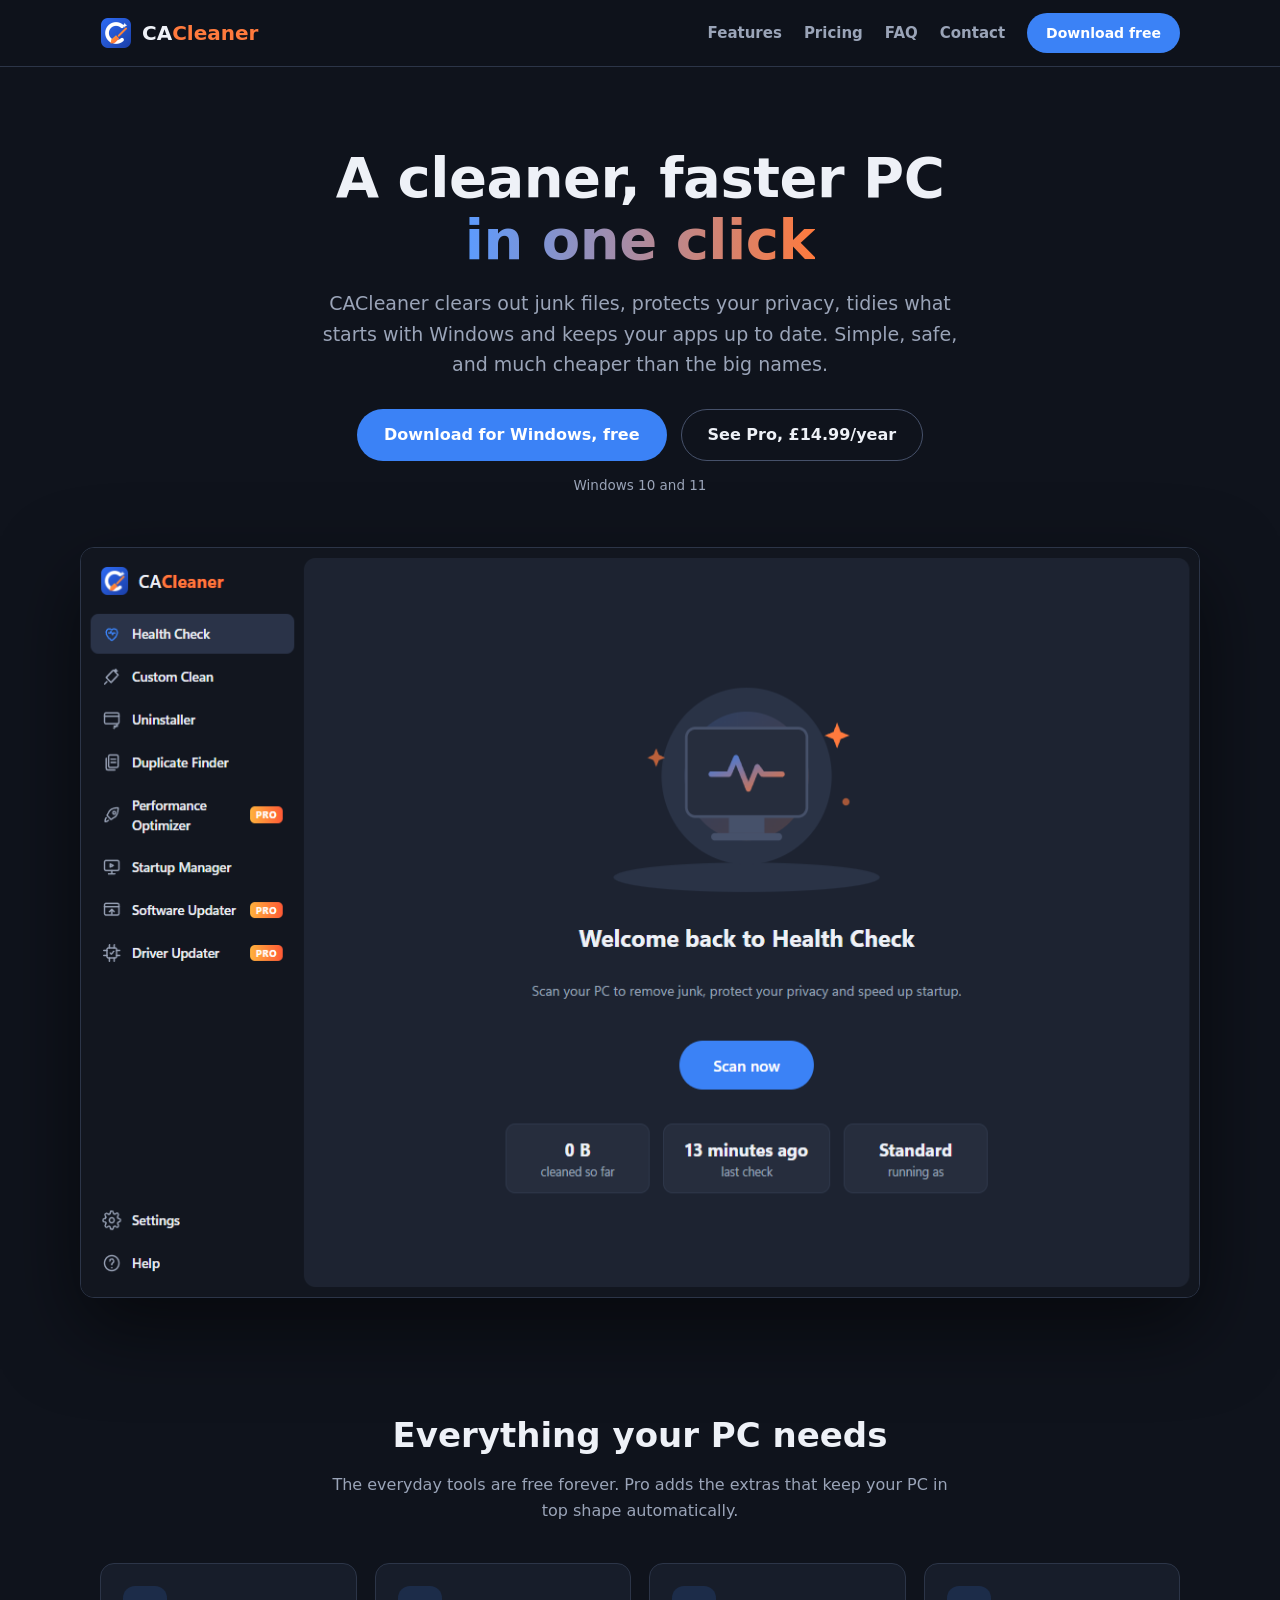
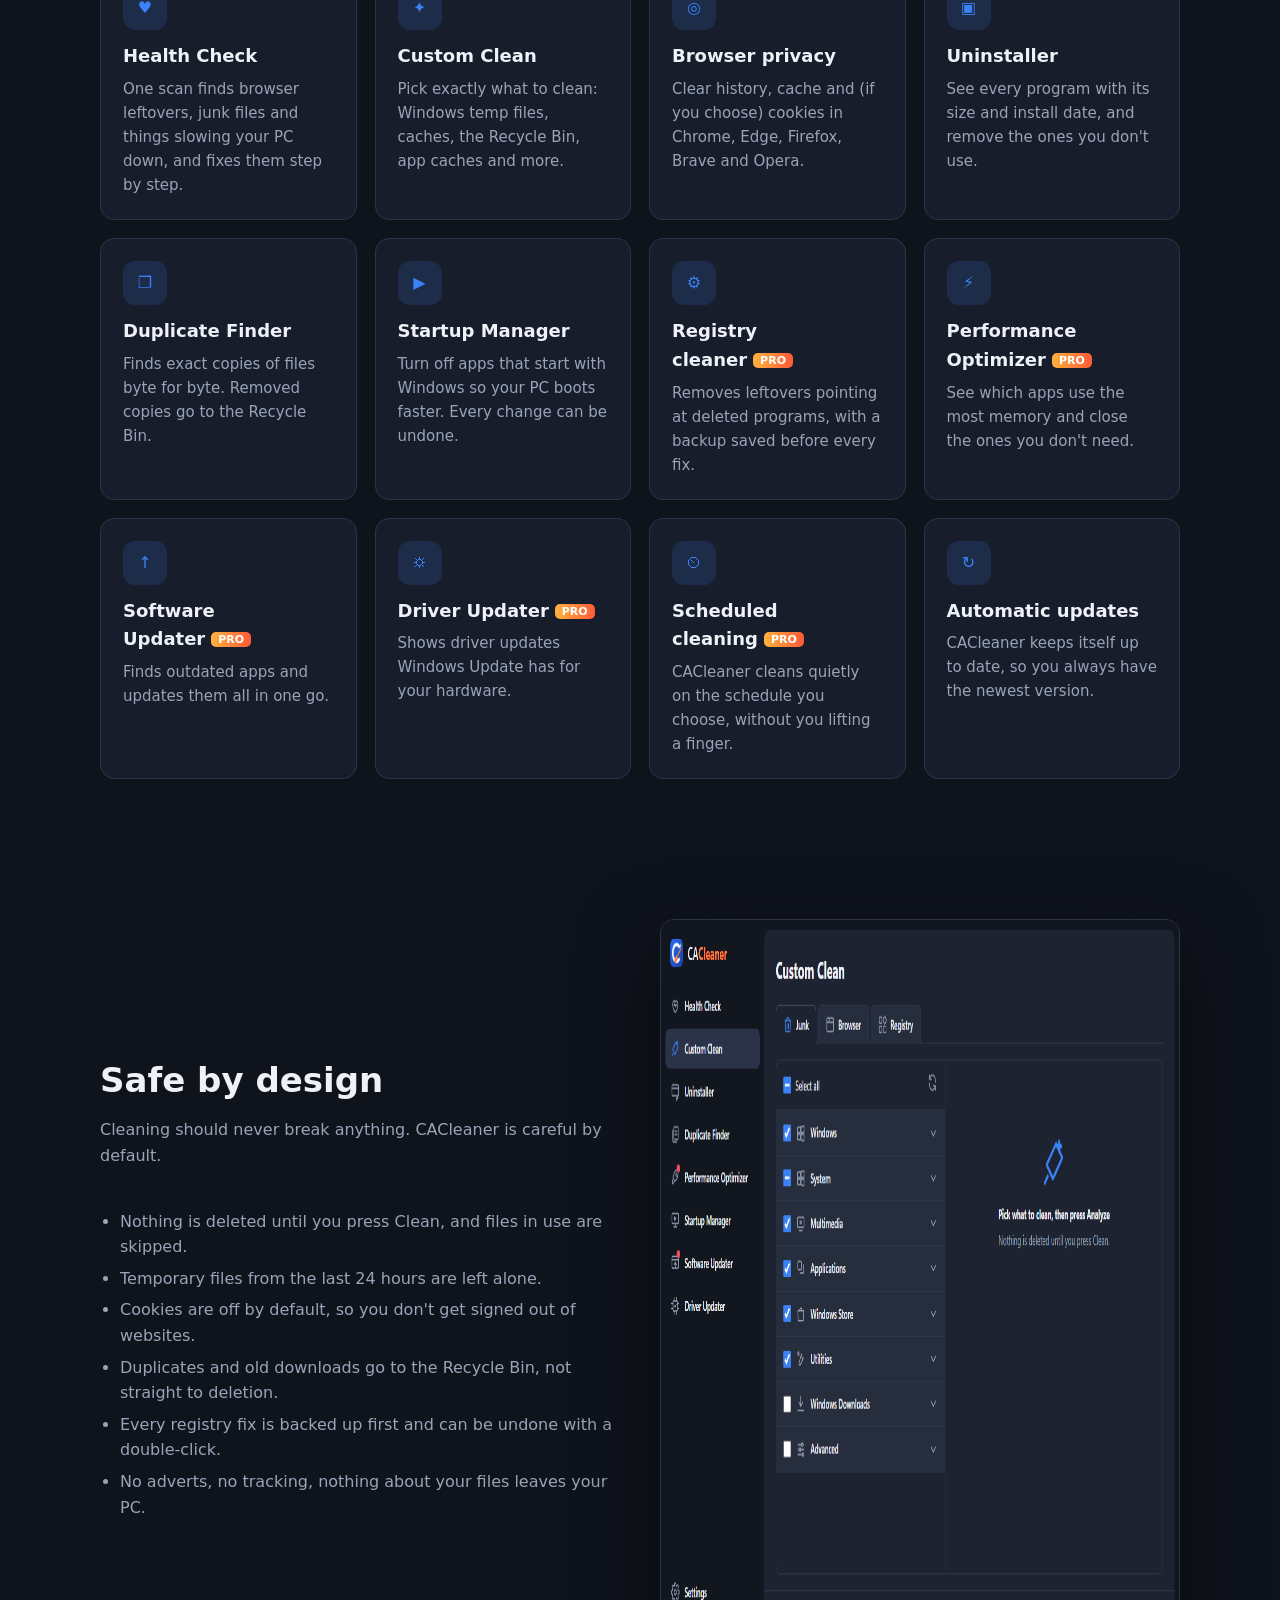
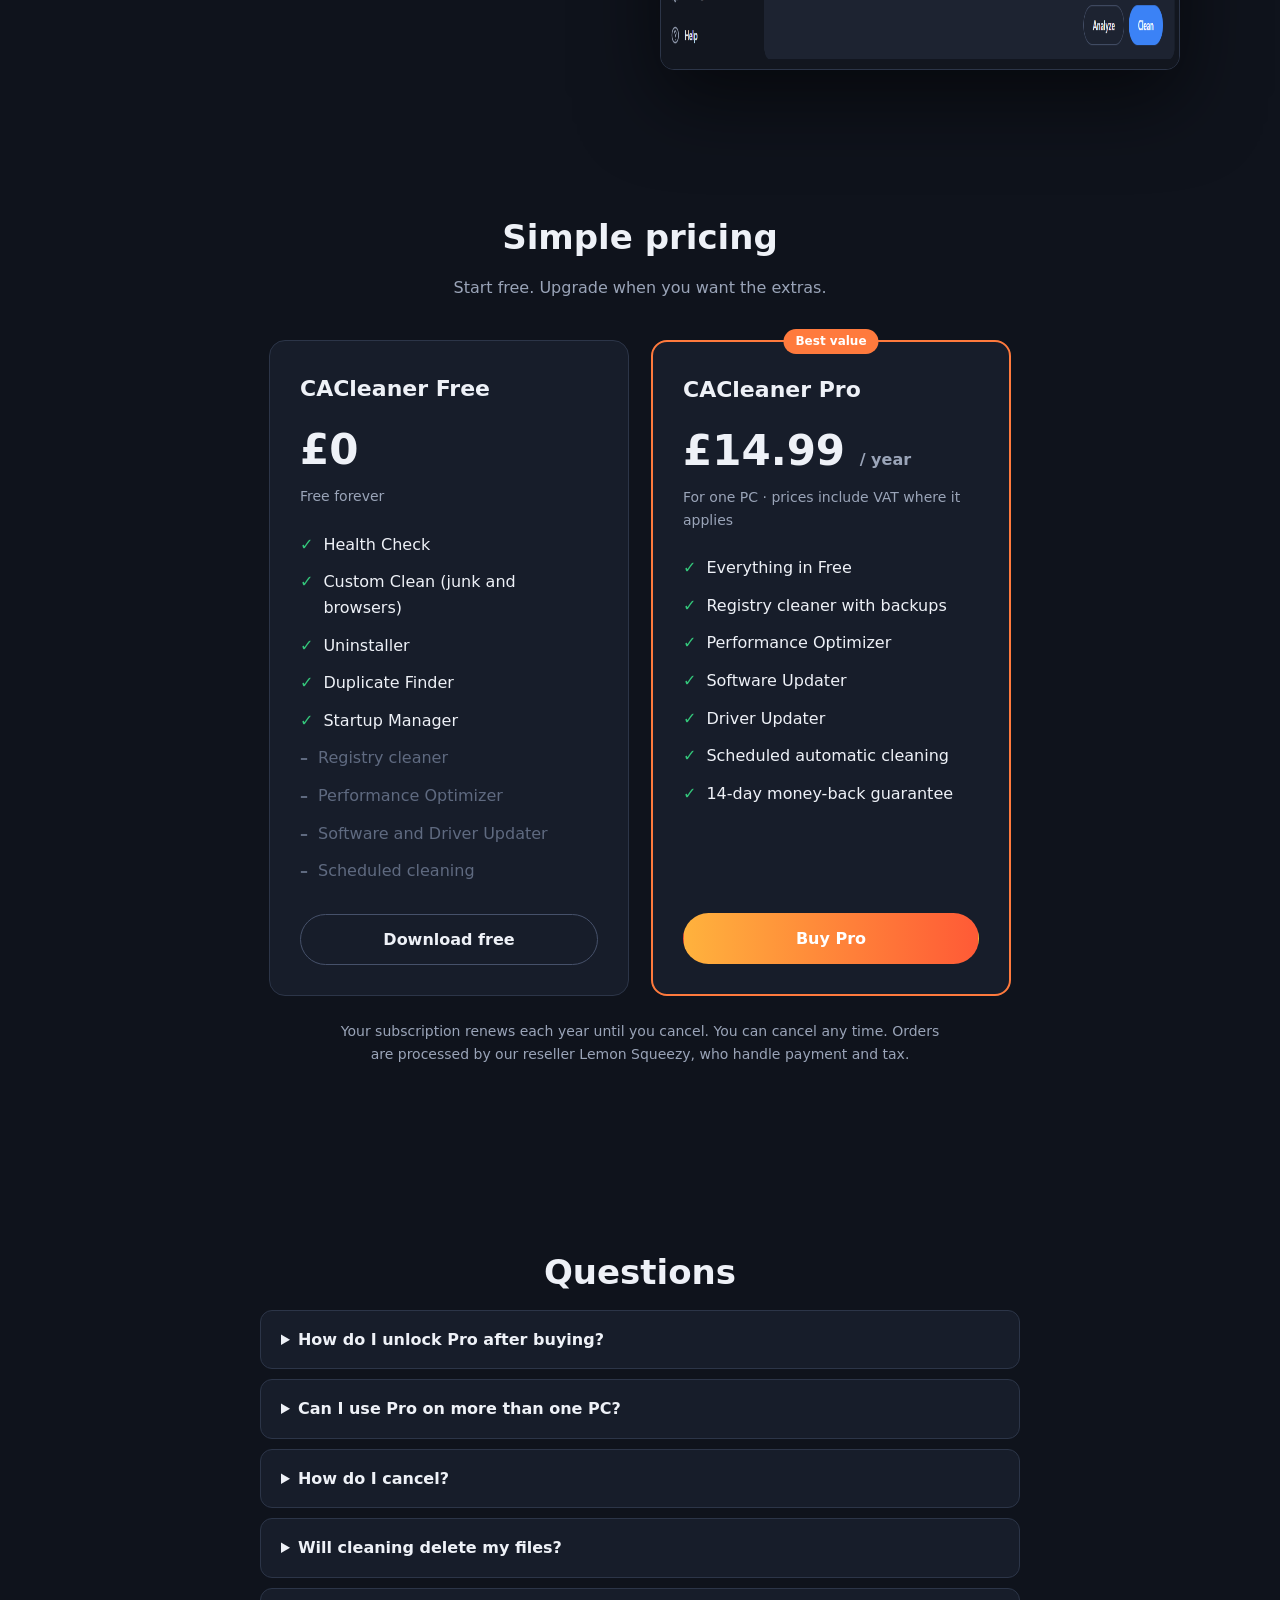
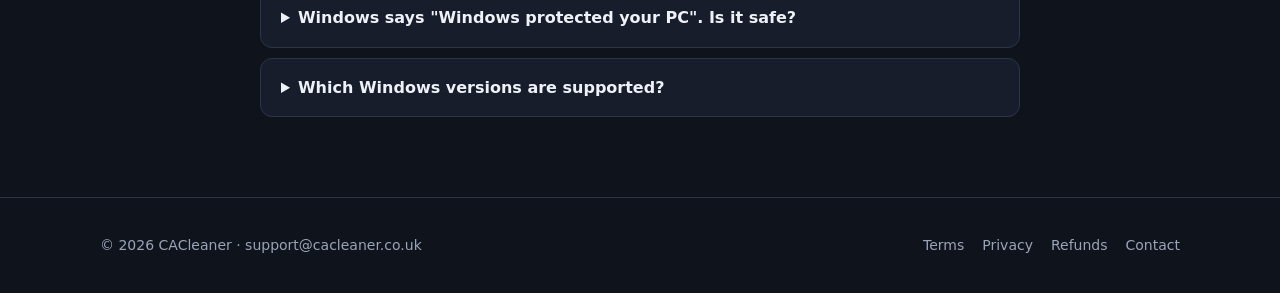
==== index.html @ 01da7c81 "Website 2026-11-03 12:50" ====
<!doctype html>
<html lang="en-GB">
<head>
  <meta charset="utf-8">
  <meta name="viewport" content="width=device-width, initial-scale=1">
  <title>CACleaner: clean and speed up your Windows PC</title>
  <meta name="description" content="CACleaner removes junk files, clears browser data, manages startup apps and keeps your software up to date. Free to download, Pro for £14.99 a year.">
  <link rel="icon" href="img/icon.png">
  <link rel="stylesheet" href="style.css">
</head>
<body>
  <header class="top">
    <div class="wrap">
      <a class="logo" href="index.html"><img src="img/icon.png" alt=""><span>CA<b>Cleaner</b></span></a>
      <nav>
        <a href="#features">Features</a>
        <a href="#pricing">Pricing</a>
        <a href="#faq">FAQ</a>
        <a href="contact.html">Contact</a>
        <a class="btn primary small" data-download href="#">Download free</a>
      </nav>
    </div>
  </header>

  <main>
    <div class="wrap hero">
      <h1>A cleaner, faster PC<br><span>in one click</span></h1>
      <p class="lead">CACleaner clears out junk files, protects your privacy, tidies what starts with Windows and keeps your apps up to date. Simple, safe, and much cheaper than the big names.</p>
      <div class="ctas">
        <a class="btn primary" data-download href="#">Download for Windows, free</a>
        <a class="btn ghost" href="#pricing">See Pro, £14.99/year</a>
      </div>
      <div class="small-note" data-version>Windows 10 and 11</div>
      <img class="shot" src="img/health.png" alt="CACleaner Health Check screen" width="1164" height="751">
    </div>

    <section id="features">
      <div class="wrap">
        <h2>Everything your PC needs</h2>
        <p class="sub">The everyday tools are free forever. Pro adds the extras that keep your PC in top shape automatically.</p>
        <div class="grid">
          <div class="feature"><div class="ic">♥</div><h3>Health Check</h3><p>One scan finds browser leftovers, junk files and things slowing your PC down, and fixes them step by step.</p></div>
          <div class="feature"><div class="ic">✦</div><h3>Custom Clean</h3><p>Pick exactly what to clean: Windows temp files, caches, the Recycle Bin, app caches and more.</p></div>
          <div class="feature"><div class="ic">◎</div><h3>Browser privacy</h3><p>Clear history, cache and (if you choose) cookies in Chrome, Edge, Firefox, Brave and Opera.</p></div>
          <div class="feature"><div class="ic">▣</div><h3>Uninstaller</h3><p>See every program with its size and install date, and remove the ones you don't use.</p></div>
          <div class="feature"><div class="ic">❐</div><h3>Duplicate Finder</h3><p>Finds exact copies of files byte for byte. Removed copies go to the Recycle Bin.</p></div>
          <div class="feature"><div class="ic">▶</div><h3>Startup Manager</h3><p>Turn off apps that start with Windows so your PC boots faster. Every change can be undone.</p></div>
          <div class="feature"><div class="ic">⚙</div><h3>Registry cleaner<span class="pro">PRO</span></h3><p>Removes leftovers pointing at deleted programs, with a backup saved before every fix.</p></div>
          <div class="feature"><div class="ic">⚡</div><h3>Performance Optimizer<span class="pro">PRO</span></h3><p>See which apps use the most memory and close the ones you don't need.</p></div>
          <div class="feature"><div class="ic">↑</div><h3>Software Updater<span class="pro">PRO</span></h3><p>Finds outdated apps and updates them all in one go.</p></div>
          <div class="feature"><div class="ic">⛭</div><h3>Driver Updater<span class="pro">PRO</span></h3><p>Shows driver updates Windows Update has for your hardware.</p></div>
          <div class="feature"><div class="ic">⏲</div><h3>Scheduled cleaning<span class="pro">PRO</span></h3><p>CACleaner cleans quietly on the schedule you choose, without you lifting a finger.</p></div>
          <div class="feature"><div class="ic">↻</div><h3>Automatic updates</h3><p>CACleaner keeps itself up to date, so you always have the newest version.</p></div>
        </div>
      </div>
    </section>

    <section>
      <div class="wrap split">
        <div>
          <h2>Safe by design</h2>
          <p class="sub">Cleaning should never break anything. CACleaner is careful by default.</p>
          <ul>
            <li>Nothing is deleted until you press Clean, and files in use are skipped.</li>
            <li>Temporary files from the last 24 hours are left alone.</li>
            <li>Cookies are off by default, so you don't get signed out of websites.</li>
            <li>Duplicates and old downloads go to the Recycle Bin, not straight to deletion.</li>
            <li>Every registry fix is backed up first and can be undone with a double-click.</li>
            <li>No adverts, no tracking, nothing about your files leaves your PC.</li>
          </ul>
        </div>
        <img class="shot" style="margin:0" src="img/custom.png" alt="CACleaner Custom Clean screen" width="1164" height="751">
      </div>
    </section>

    <section id="pricing">
      <div class="wrap">
        <h2>Simple pricing</h2>
        <p class="sub">Start free. Upgrade when you want the extras.</p>
        <div class="plans">
          <div class="plan">
            <h3>CACleaner Free</h3>
            <div class="price">£0</div>
            <div class="per">Free forever</div>
            <ul>
              <li>Health Check</li>
              <li>Custom Clean (junk and browsers)</li>
              <li>Uninstaller</li>
              <li>Duplicate Finder</li>
              <li>Startup Manager</li>
              <li class="no">Registry cleaner</li>
              <li class="no">Performance Optimizer</li>
              <li class="no">Software and Driver Updater</li>
              <li class="no">Scheduled cleaning</li>
            </ul>
            <a class="btn ghost" data-download href="#">Download free</a>
          </div>
          <div class="plan best">
            <h3>CACleaner Pro</h3>
            <div class="price">£14.99 <small>/ year</small></div>
            <div class="per">For one PC · prices include VAT where it applies</div>
            <ul>
              <li>Everything in Free</li>
              <li>Registry cleaner with backups</li>
              <li>Performance Optimizer</li>
              <li>Software Updater</li>
              <li>Driver Updater</li>
              <li>Scheduled automatic cleaning</li>
              <li>14-day money-back guarantee</li>
            </ul>
            <a class="btn orange" data-buy href="#">Buy Pro</a>
          </div>
        </div>
        <p class="sub" style="margin-top:24px;font-size:14px">Your subscription renews each year until you cancel. You can cancel any time. Orders are processed by our reseller Lemon Squeezy, who handle payment and tax.</p>
      </div>
    </section>

    <section id="faq">
      <div class="wrap">
        <h2>Questions</h2>
        <div class="faq">
          <details><summary>How do I unlock Pro after buying?</summary><p>You'll get a license key by email. Open CACleaner, go to Settings → My Subscription, paste the key and press Activate.</p></details>
          <details><summary>Can I use Pro on more than one PC?</summary><p>Each key works on one PC. You can move it: press "Remove from this PC" on the old one and activate it on the new one.</p></details>
          <details><summary>How do I cancel?</summary><p>Use the link in your purchase email, or email us. Pro keeps working until the end of the year you've paid for.</p></details>
          <details><summary>Will cleaning delete my files?</summary><p>No. CACleaner only cleans temporary files, caches and the other things you tick. Your documents, photos and music are never touched by Custom Clean.</p></details>
          <details><summary>Windows says "Windows protected your PC". Is it safe?</summary><p>That message appears for apps from new publishers. Click "More info", then "Run anyway".</p></details>
          <details><summary>Which Windows versions are supported?</summary><p>Windows 10 and Windows 11, 64-bit.</p></details>
        </div>
      </div>
    </section>
  </main>

  <footer>
    <div class="wrap">
      <div>© <span data-year>2026</span> CACleaner · <a data-contact href="#"></a></div>
      <nav>
        <a href="terms.html">Terms</a>
        <a href="privacy.html">Privacy</a>
        <a href="refunds.html">Refunds</a>
        <a href="contact.html">Contact</a>
      </nav>
    </div>
  </footer>
  <script src="site.js"></script>
</body>
</html>
---- style.css ----
:root {
  --bg: #0f131c;
  --panel: #171d2a;
  --card: #1e2535;
  --line: #2c3548;
  --text: #eef1f7;
  --muted: #9aa4b8;
  --accent: #3b82f6;
  --orange: #ff7a3d;
  --good: #34c77b;
}
* { box-sizing: border-box; }
html { scroll-behavior: smooth; }
body { margin: 0; background: var(--bg); color: var(--text); font: 16px/1.6 "Segoe UI", system-ui, -apple-system, sans-serif; }
a { color: var(--accent); }
img { max-width: 100%; }
.wrap { max-width: 1120px; margin: 0 auto; padding: 0 20px; }

/* header */
.top { position: sticky; top: 0; z-index: 10; background: rgba(15, 19, 28, .88); backdrop-filter: blur(10px); border-bottom: 1px solid var(--line); }
.top .wrap { display: flex; align-items: center; gap: 24px; height: 66px; }
.logo { display: flex; align-items: center; gap: 10px; font-weight: 700; font-size: 20px; color: var(--text); text-decoration: none; }
.logo img { width: 32px; height: 32px; }
.logo b { color: var(--orange); }
.top nav { display: flex; gap: 22px; margin-left: auto; align-items: center; }
.top nav a { color: var(--muted); text-decoration: none; font-weight: 600; font-size: 15px; }
.top nav a:hover { color: var(--text); }

/* buttons */
.btn { display: inline-flex; align-items: center; justify-content: center; gap: 8px; border-radius: 999px; padding: 12px 26px; font-weight: 700; text-decoration: none; border: 1px solid transparent; cursor: pointer; font-size: 16px; }
.btn.primary { background: var(--accent); color: #fff; }
.btn.primary:hover { filter: brightness(1.1); }
.btn.orange { background: linear-gradient(90deg, #ffb23d, #ff5a36); color: #fff; }
.btn.ghost { border-color: #46516a; color: var(--text); }
.btn.ghost:hover { background: var(--card); }
.btn.small { padding: 8px 18px; font-size: 14px; }
.top .btn.small { color: #fff; }

/* hero */
.hero { padding: 80px 0 40px; text-align: center; }
.hero h1 { font-size: clamp(34px, 5vw, 56px); line-height: 1.1; margin: 0 0 18px; letter-spacing: -.5px; }
.hero h1 span { background: linear-gradient(90deg, #5b9bff, #ff7a3d); -webkit-background-clip: text; background-clip: text; color: transparent; }
.hero p.lead { color: var(--muted); font-size: 19px; max-width: 640px; margin: 0 auto 30px; }
.hero .ctas { display: flex; gap: 14px; justify-content: center; flex-wrap: wrap; }
.hero .small-note { color: var(--muted); font-size: 13.5px; margin-top: 14px; }
.shot { margin: 50px auto 0; border-radius: 14px; border: 1px solid var(--line); box-shadow: 0 30px 80px rgba(0, 0, 0, .55); display: block; }

/* sections */
section { padding: 70px 0; }
section h2 { font-size: 34px; text-align: center; margin: 0 0 10px; }
section p.sub { text-align: center; color: var(--muted); margin: 0 auto 40px; max-width: 620px; }
.grid { display: grid; grid-template-columns: repeat(auto-fit, minmax(240px, 1fr)); gap: 18px; }
.feature { background: var(--panel); border: 1px solid var(--line); border-radius: 14px; padding: 22px; }
.feature .ic { width: 44px; height: 44px; border-radius: 12px; background: rgba(59, 130, 246, .15); color: var(--accent); display: flex; align-items: center; justify-content: center; margin-bottom: 12px; }
.feature h3 { margin: 0 0 6px; font-size: 18px; }
.feature p { margin: 0; color: var(--muted); font-size: 15px; }
.feature .pro { font-size: 11px; font-weight: 800; padding: 1px 7px; border-radius: 5px; background: linear-gradient(90deg, #ffb23d, #ff5a36); color: #fff; margin-left: 6px; vertical-align: 2px; }
.split { display: grid; grid-template-columns: 1fr 1fr; gap: 40px; align-items: center; }
.split h2, .split p.sub { text-align: left; margin-left: 0; }
.split ul { color: var(--muted); padding-left: 20px; }
.split li { margin: 6px 0; }

/* pricing */
.plans { display: grid; grid-template-columns: repeat(2, minmax(0, 360px)); gap: 22px; justify-content: center; }
.plan { background: var(--panel); border: 1px solid var(--line); border-radius: 16px; padding: 30px; display: flex; flex-direction: column; }
.plan.best { border: 2px solid var(--orange); position: relative; }
.plan.best::before { content: "Best value"; position: absolute; top: -13px; left: 50%; transform: translateX(-50%); background: var(--orange); color: #fff; font-size: 12px; font-weight: 800; padding: 3px 12px; border-radius: 99px; }
.plan h3 { margin: 0; font-size: 22px; }
.price { font-size: 42px; font-weight: 800; margin: 10px 0 2px; }
.price small { font-size: 16px; color: var(--muted); font-weight: 600; }
.plan .per { color: var(--muted); font-size: 14px; margin-bottom: 18px; }
.plan ul { list-style: none; padding: 0; margin: 0 0 24px; flex: 1; }
.plan li { padding: 6px 0; display: flex; gap: 10px; }
.plan li::before { content: "✓"; color: var(--good); font-weight: 800; }
.plan li.no { color: #5f6a80; }
.plan li.no::before { content: "–"; color: #5f6a80; }

/* faq */
.faq { max-width: 760px; margin: 0 auto; }
.faq details { background: var(--panel); border: 1px solid var(--line); border-radius: 12px; padding: 16px 20px; margin-bottom: 10px; }
.faq summary { font-weight: 700; cursor: pointer; }
.faq details p { color: var(--muted); margin: 10px 0 0; }

/* legal pages */
.doc { max-width: 800px; margin: 0 auto; padding: 60px 20px 80px; }
.doc h1 { font-size: 38px; margin: 0 0 6px; }
.doc .updated { color: var(--muted); margin-bottom: 30px; }
.doc h2 { font-size: 22px; margin: 34px 0 8px; }
.doc p, .doc li { color: #c9d0dd; }

/* footer */
footer { border-top: 1px solid var(--line); padding: 36px 0; color: var(--muted); font-size: 14px; }
footer .wrap { display: flex; flex-wrap: wrap; gap: 18px; justify-content: space-between; align-items: center; }
footer nav { display: flex; gap: 18px; flex-wrap: wrap; }
footer a { color: var(--muted); text-decoration: none; }
footer a:hover { color: var(--text); }

@media (max-width: 760px) {
  .top nav a:not(.btn) { display: none; }
  .split { grid-template-columns: 1fr; }
  .plans { grid-template-columns: 1fr; }
  section { padding: 50px 0; }
}
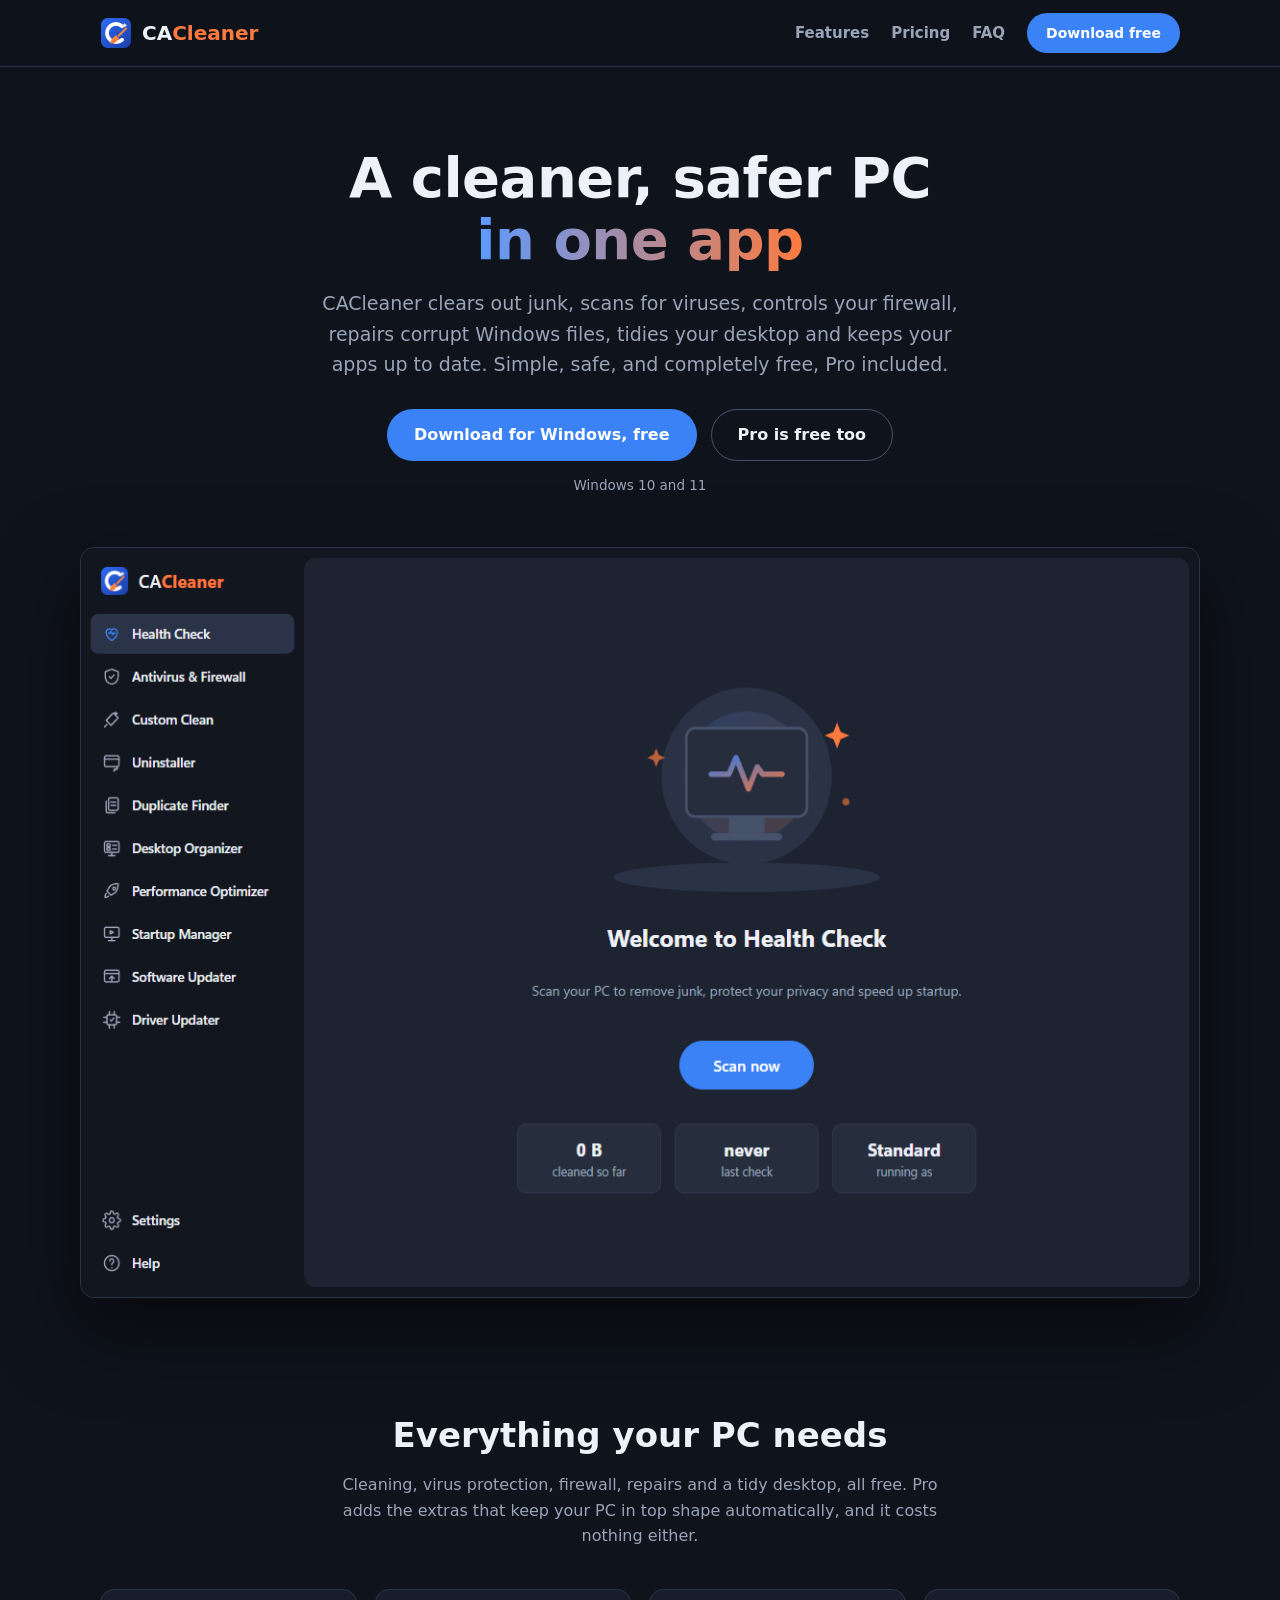
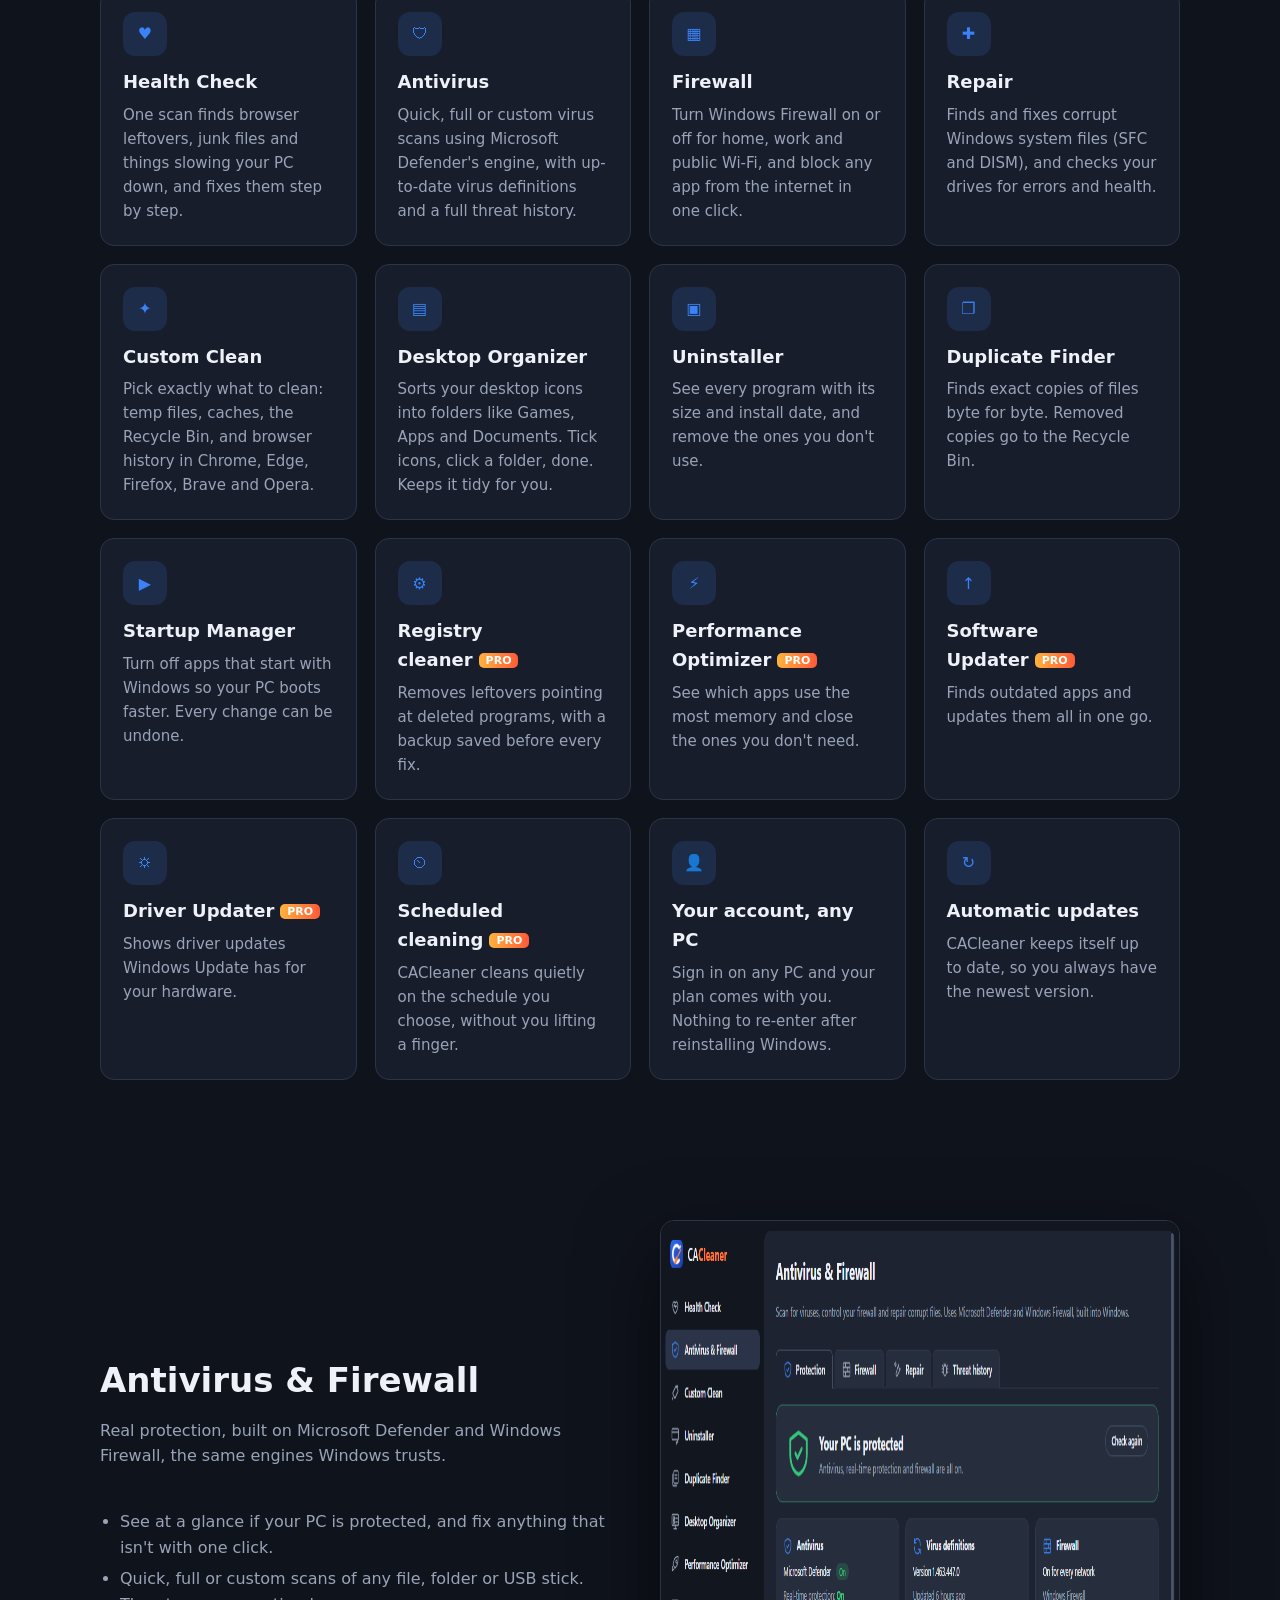
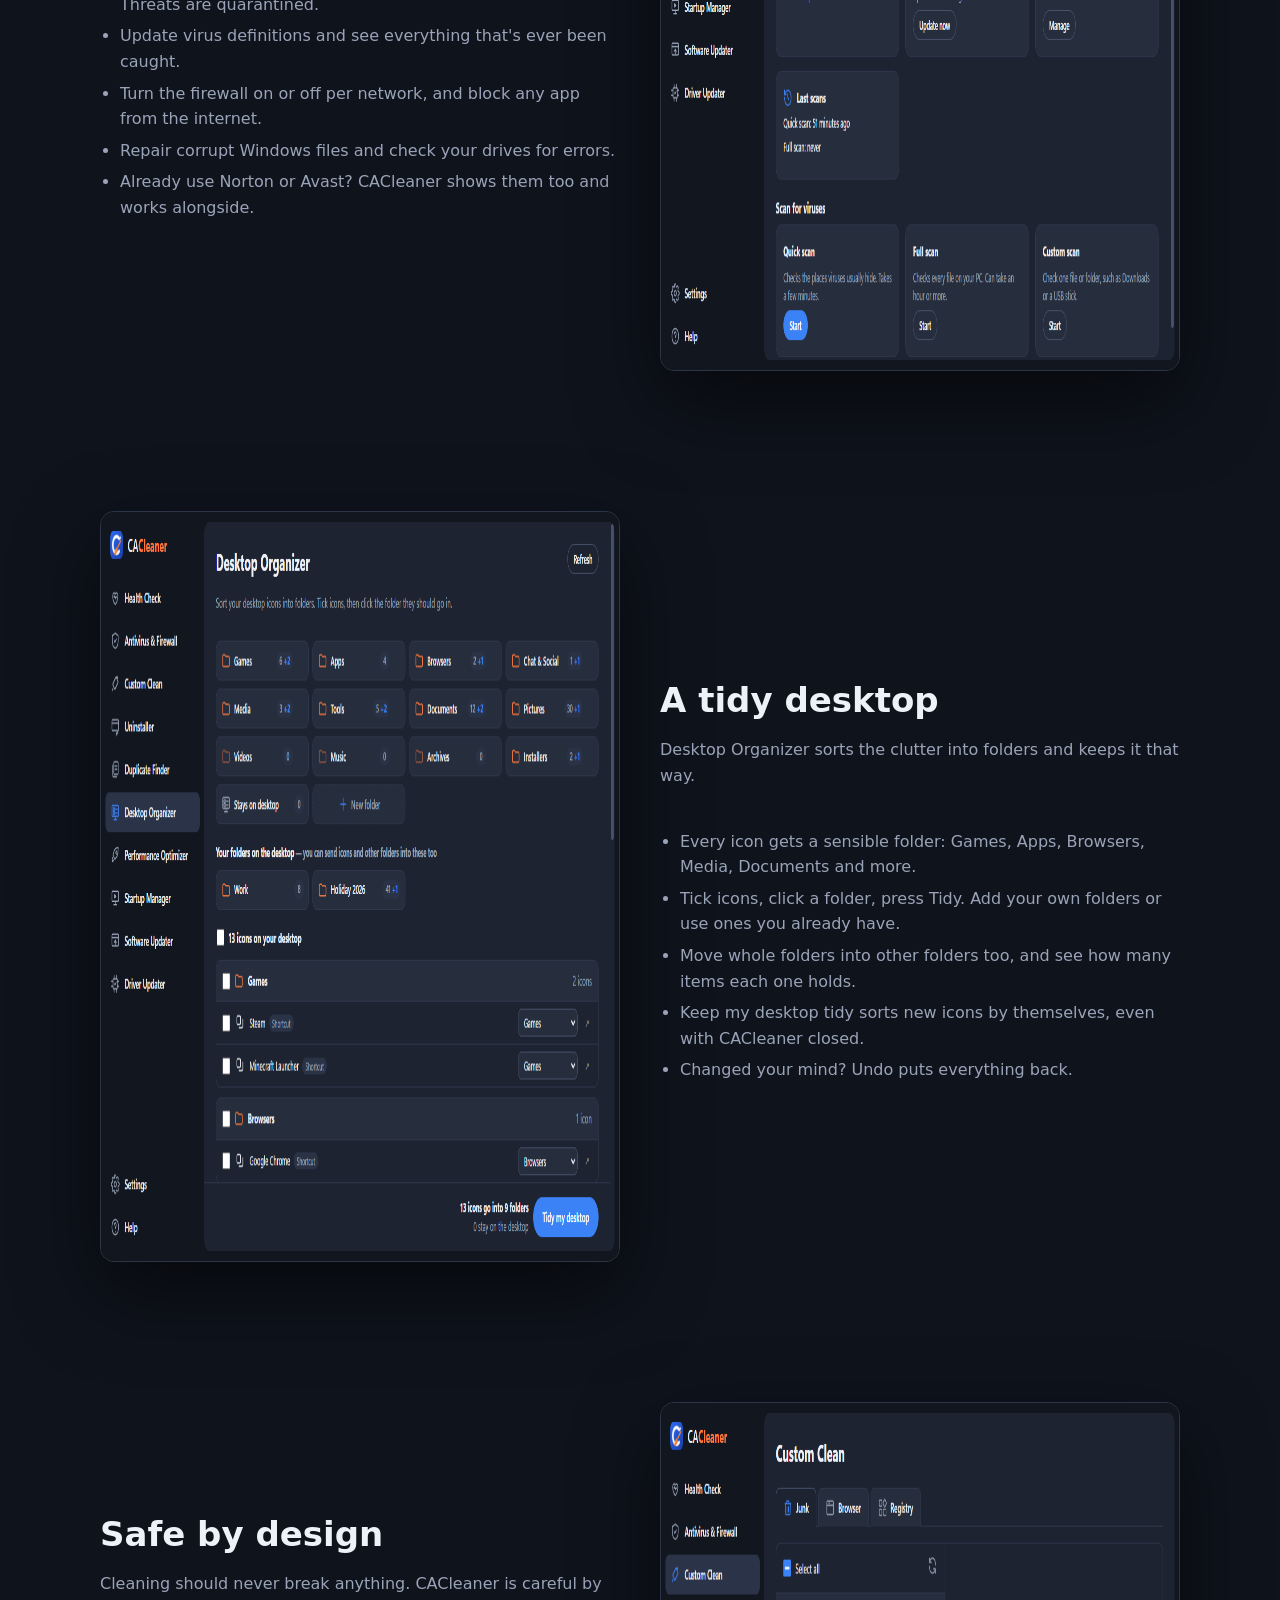
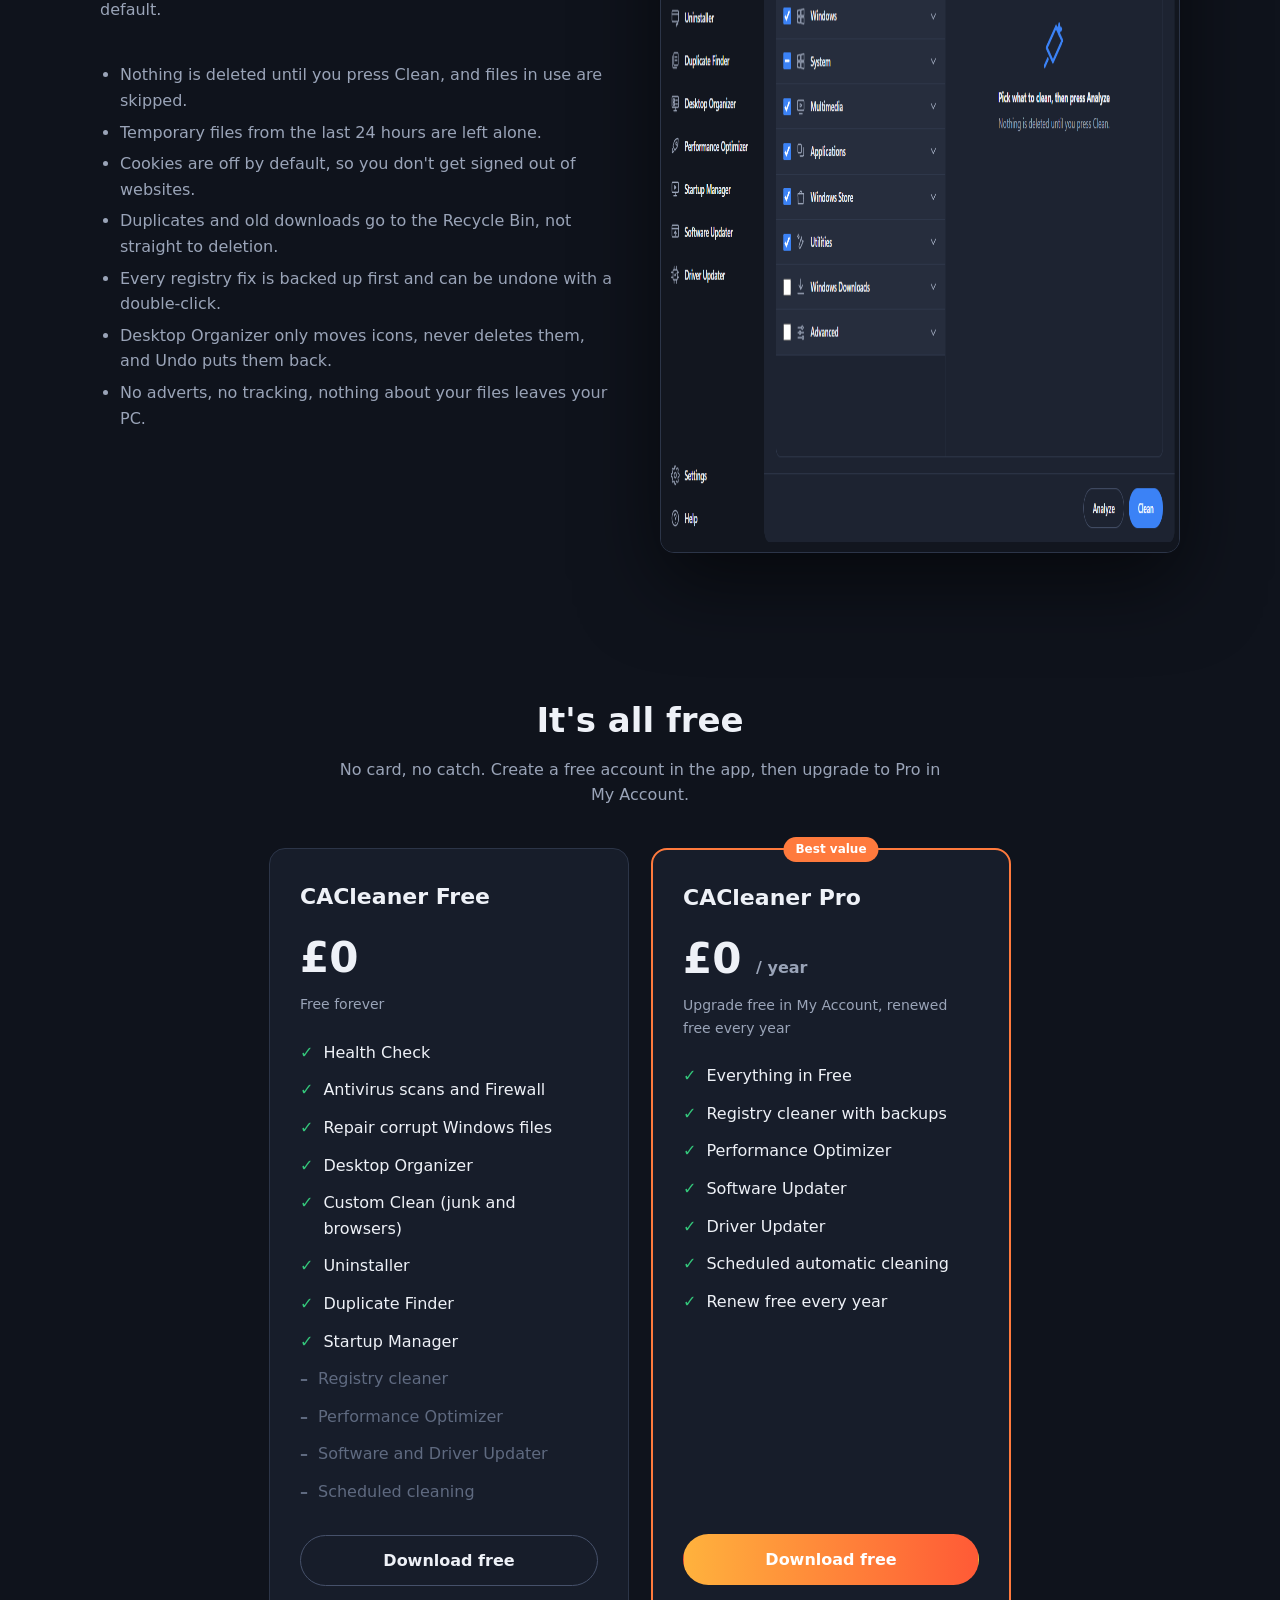
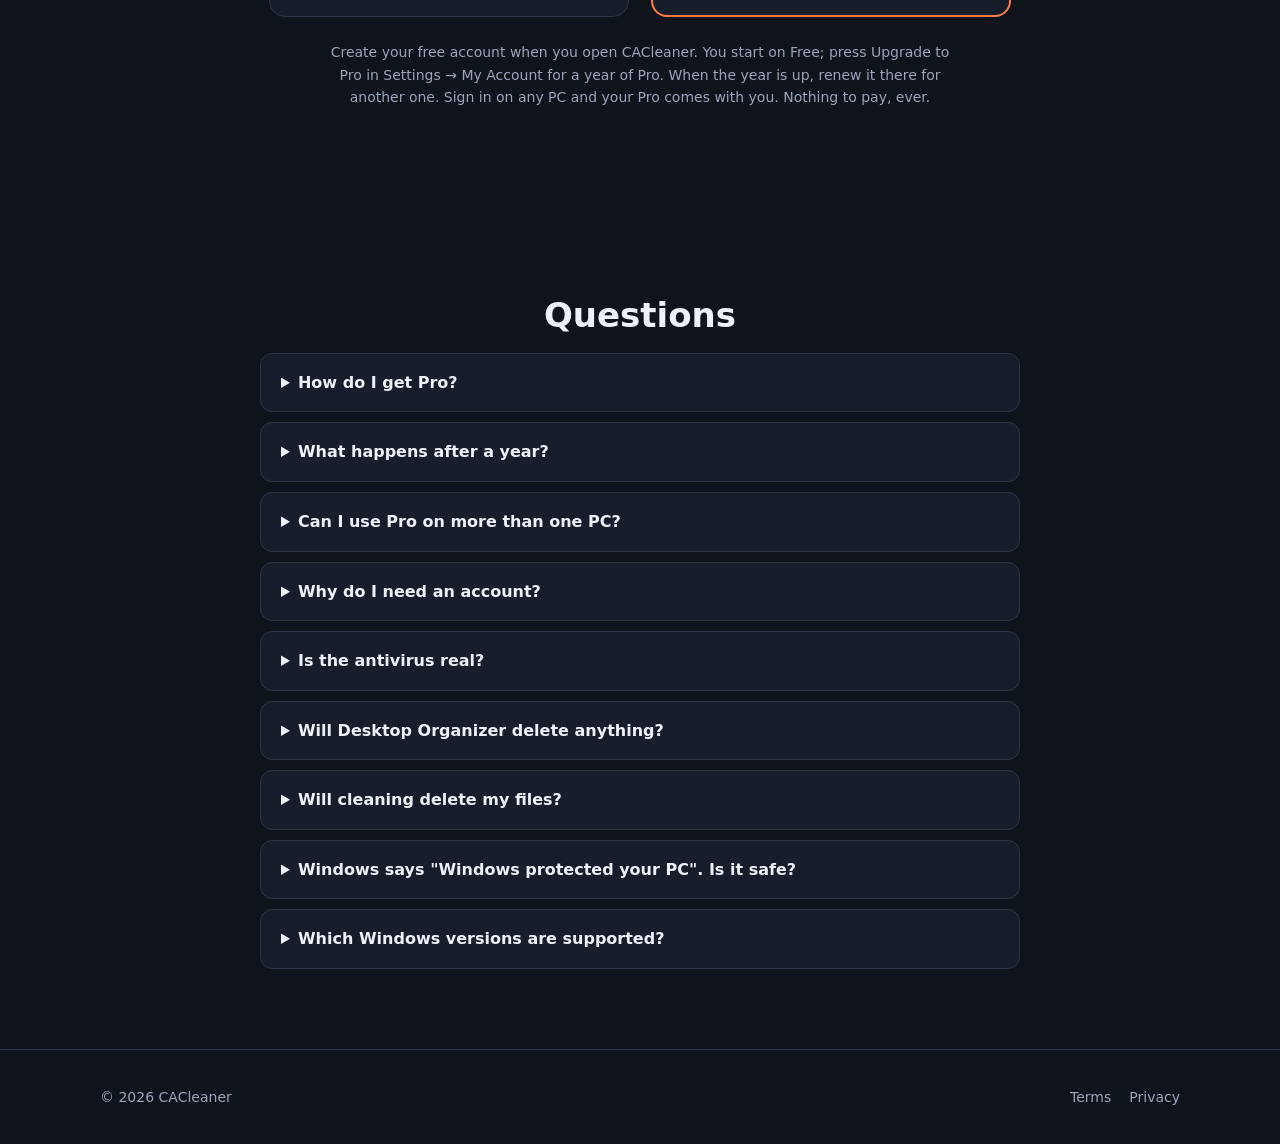
==== commit 390f8e70: "Website 2026-11-27 12:10" ====
--- a/index.html
+++ b/index.html
@@ -4,7 +4,7 @@
   <meta charset="utf-8">
   <meta name="viewport" content="width=device-width, initial-scale=1">
   <title>CACleaner: clean and speed up your Windows PC</title>
-  <meta name="description" content="CACleaner removes junk files, clears browser data, manages startup apps and keeps your software up to date. Free to download, Pro for £14.99 a year.">
+  <meta name="description" content="CACleaner cleans junk files, scans for viruses, controls your firewall, repairs corrupt Windows files, tidies your desktop and keeps your apps up to date. Free, Pro included.">
   <link rel="icon" href="img/icon.png">
   <link rel="stylesheet" href="style.css">
 </head>
@@ -16,7 +16,6 @@
         <a href="#features">Features</a>
         <a href="#pricing">Pricing</a>
         <a href="#faq">FAQ</a>
-        <a href="contact.html">Contact</a>
         <a class="btn primary small" data-download href="#">Download free</a>
       </nav>
     </div>
@@ -24,11 +23,11 @@
 
   <main>
     <div class="wrap hero">
-      <h1>A cleaner, faster PC<br><span>in one click</span></h1>
-      <p class="lead">CACleaner clears out junk files, protects your privacy, tidies what starts with Windows and keeps your apps up to date. Simple, safe, and much cheaper than the big names.</p>
+      <h1>A cleaner, safer PC<br><span>in one app</span></h1>
+      <p class="lead">CACleaner clears out junk, scans for viruses, controls your firewall, repairs corrupt Windows files, tidies your desktop and keeps your apps up to date. Simple, safe, and completely free, Pro included.</p>
       <div class="ctas">
         <a class="btn primary" data-download href="#">Download for Windows, free</a>
-        <a class="btn ghost" href="#pricing">See Pro, £14.99/year</a>
+        <a class="btn ghost" href="#pricing">Pro is free too</a>
       </div>
       <div class="small-note" data-version>Windows 10 and 11</div>
       <img class="shot" src="img/health.png" alt="CACleaner Health Check screen" width="1164" height="751">
@@ -37,11 +36,14 @@
     <section id="features">
       <div class="wrap">
         <h2>Everything your PC needs</h2>
-        <p class="sub">The everyday tools are free forever. Pro adds the extras that keep your PC in top shape automatically.</p>
+        <p class="sub">Cleaning, virus protection, firewall, repairs and a tidy desktop, all free. Pro adds the extras that keep your PC in top shape automatically, and it costs nothing either.</p>
         <div class="grid">
           <div class="feature"><div class="ic">♥</div><h3>Health Check</h3><p>One scan finds browser leftovers, junk files and things slowing your PC down, and fixes them step by step.</p></div>
-          <div class="feature"><div class="ic">✦</div><h3>Custom Clean</h3><p>Pick exactly what to clean: Windows temp files, caches, the Recycle Bin, app caches and more.</p></div>
-          <div class="feature"><div class="ic">◎</div><h3>Browser privacy</h3><p>Clear history, cache and (if you choose) cookies in Chrome, Edge, Firefox, Brave and Opera.</p></div>
+          <div class="feature"><div class="ic">🛡</div><h3>Antivirus</h3><p>Quick, full or custom virus scans using Microsoft Defender's engine, with up-to-date virus definitions and a full threat history.</p></div>
+          <div class="feature"><div class="ic">▦</div><h3>Firewall</h3><p>Turn Windows Firewall on or off for home, work and public Wi-Fi, and block any app from the internet in one click.</p></div>
+          <div class="feature"><div class="ic">✚</div><h3>Repair</h3><p>Finds and fixes corrupt Windows system files (SFC and DISM), and checks your drives for errors and health.</p></div>
+          <div class="feature"><div class="ic">✦</div><h3>Custom Clean</h3><p>Pick exactly what to clean: temp files, caches, the Recycle Bin, and browser history in Chrome, Edge, Firefox, Brave and Opera.</p></div>
+          <div class="feature"><div class="ic">▤</div><h3>Desktop Organizer</h3><p>Sorts your desktop icons into folders like Games, Apps and Documents. Tick icons, click a folder, done. Keeps it tidy for you.</p></div>
           <div class="feature"><div class="ic">▣</div><h3>Uninstaller</h3><p>See every program with its size and install date, and remove the ones you don't use.</p></div>
           <div class="feature"><div class="ic">❐</div><h3>Duplicate Finder</h3><p>Finds exact copies of files byte for byte. Removed copies go to the Recycle Bin.</p></div>
           <div class="feature"><div class="ic">▶</div><h3>Startup Manager</h3><p>Turn off apps that start with Windows so your PC boots faster. Every change can be undone.</p></div>
@@ -50,8 +52,44 @@
           <div class="feature"><div class="ic">↑</div><h3>Software Updater<span class="pro">PRO</span></h3><p>Finds outdated apps and updates them all in one go.</p></div>
           <div class="feature"><div class="ic">⛭</div><h3>Driver Updater<span class="pro">PRO</span></h3><p>Shows driver updates Windows Update has for your hardware.</p></div>
           <div class="feature"><div class="ic">⏲</div><h3>Scheduled cleaning<span class="pro">PRO</span></h3><p>CACleaner cleans quietly on the schedule you choose, without you lifting a finger.</p></div>
+          <div class="feature"><div class="ic">👤</div><h3>Your account, any PC</h3><p>Sign in on any PC and your plan comes with you. Nothing to re-enter after reinstalling Windows.</p></div>
           <div class="feature"><div class="ic">↻</div><h3>Automatic updates</h3><p>CACleaner keeps itself up to date, so you always have the newest version.</p></div>
         </div>
+      </div>
+    </section>
+
+    <section>
+      <div class="wrap split">
+        <div>
+          <h2>Antivirus &amp; Firewall</h2>
+          <p class="sub">Real protection, built on Microsoft Defender and Windows Firewall, the same engines Windows trusts.</p>
+          <ul>
+            <li>See at a glance if your PC is protected, and fix anything that isn't with one click.</li>
+            <li>Quick, full or custom scans of any file, folder or USB stick. Threats are quarantined.</li>
+            <li>Update virus definitions and see everything that's ever been caught.</li>
+            <li>Turn the firewall on or off per network, and block any app from the internet.</li>
+            <li>Repair corrupt Windows files and check your drives for errors.</li>
+            <li>Already use Norton or Avast? CACleaner shows them too and works alongside.</li>
+          </ul>
+        </div>
+        <img class="shot" style="margin:0" src="img/security.png" alt="CACleaner Antivirus and Firewall screen" width="1164" height="751">
+      </div>
+    </section>
+
+    <section>
+      <div class="wrap split flip">
+        <div>
+          <h2>A tidy desktop</h2>
+          <p class="sub">Desktop Organizer sorts the clutter into folders and keeps it that way.</p>
+          <ul>
+            <li>Every icon gets a sensible folder: Games, Apps, Browsers, Media, Documents and more.</li>
+            <li>Tick icons, click a folder, press Tidy. Add your own folders or use ones you already have.</li>
+            <li>Move whole folders into other folders too, and see how many items each one holds.</li>
+            <li>Keep my desktop tidy sorts new icons by themselves, even with CACleaner closed.</li>
+            <li>Changed your mind? Undo puts everything back.</li>
+          </ul>
+        </div>
+        <img class="shot" style="margin:0" src="img/desk.png" alt="CACleaner Desktop Organizer screen" width="1164" height="751">
       </div>
     </section>
 
@@ -66,6 +104,7 @@
             <li>Cookies are off by default, so you don't get signed out of websites.</li>
             <li>Duplicates and old downloads go to the Recycle Bin, not straight to deletion.</li>
             <li>Every registry fix is backed up first and can be undone with a double-click.</li>
+            <li>Desktop Organizer only moves icons, never deletes them, and Undo puts them back.</li>
             <li>No adverts, no tracking, nothing about your files leaves your PC.</li>
           </ul>
         </div>
@@ -75,8 +114,8 @@
 
     <section id="pricing">
       <div class="wrap">
-        <h2>Simple pricing</h2>
-        <p class="sub">Start free. Upgrade when you want the extras.</p>
+        <h2>It's all free</h2>
+        <p class="sub">No card, no catch. Create a free account in the app, then upgrade to Pro in My Account.</p>
         <div class="plans">
           <div class="plan">
             <h3>CACleaner Free</h3>
@@ -84,6 +123,9 @@
             <div class="per">Free forever</div>
             <ul>
               <li>Health Check</li>
+              <li>Antivirus scans and Firewall</li>
+              <li>Repair corrupt Windows files</li>
+              <li>Desktop Organizer</li>
               <li>Custom Clean (junk and browsers)</li>
               <li>Uninstaller</li>
               <li>Duplicate Finder</li>
@@ -97,8 +139,8 @@
           </div>
           <div class="plan best">
             <h3>CACleaner Pro</h3>
-            <div class="price">£14.99 <small>/ year</small></div>
-            <div class="per">For one PC · prices include VAT where it applies</div>
+            <div class="price">£0 <small>/ year</small></div>
+            <div class="per">Upgrade free in My Account, renewed free every year</div>
             <ul>
               <li>Everything in Free</li>
               <li>Registry cleaner with backups</li>
@@ -106,12 +148,12 @@
               <li>Software Updater</li>
               <li>Driver Updater</li>
               <li>Scheduled automatic cleaning</li>
-              <li>14-day money-back guarantee</li>
+              <li>Renew free every year</li>
             </ul>
-            <a class="btn orange" data-buy href="#">Buy Pro</a>
+            <a class="btn orange" data-download href="#">Download free</a>
           </div>
         </div>
-        <p class="sub" style="margin-top:24px;font-size:14px">Your subscription renews each year until you cancel. You can cancel any time. Orders are processed by our reseller Lemon Squeezy, who handle payment and tax.</p>
+        <p class="sub" style="margin-top:24px;font-size:14px">Create your free account when you open CACleaner. You start on Free; press Upgrade to Pro in Settings → My Account for a year of Pro. When the year is up, renew it there for another one. Sign in on any PC and your Pro comes with you. Nothing to pay, ever.</p>
       </div>
     </section>
 
@@ -119,9 +161,12 @@
       <div class="wrap">
         <h2>Questions</h2>
         <div class="faq">
-          <details><summary>How do I unlock Pro after buying?</summary><p>You'll get a license key by email. Open CACleaner, go to Settings → My Subscription, paste the key and press Activate.</p></details>
-          <details><summary>Can I use Pro on more than one PC?</summary><p>Each key works on one PC. You can move it: press "Remove from this PC" on the old one and activate it on the new one.</p></details>
-          <details><summary>How do I cancel?</summary><p>Use the link in your purchase email, or email us. Pro keeps working until the end of the year you've paid for.</p></details>
+          <details><summary>How do I get Pro?</summary><p>Open CACleaner and create a free account, then go to Settings → My Account and press Upgrade to Pro. Pro turns on straight away for a year.</p></details>
+          <details><summary>What happens after a year?</summary><p>Press Renew free in Settings → My Account and you get another year. You can renew in the last 30 days too.</p></details>
+          <details><summary>Can I use Pro on more than one PC?</summary><p>Yes. Install CACleaner on each PC and sign in with the same account. Your Pro comes with you.</p></details>
+          <details><summary>Why do I need an account?</summary><p>Your Pro license lives with your account, so it works on every PC you sign in on and isn't lost if you reinstall Windows. We only keep your email, name and when your Pro ends.</p></details>
+          <details><summary>Is the antivirus real?</summary><p>Yes. CACleaner scans with Microsoft Defender's engine, the antivirus built into Windows, with Microsoft's virus definitions updated several times a day. If you use Norton, Avast or another antivirus, it keeps protecting you and CACleaner shows it too.</p></details>
+          <details><summary>Will Desktop Organizer delete anything?</summary><p>No. It only moves icons and folders into folders on your desktop. Undo puts everything back where it was.</p></details>
           <details><summary>Will cleaning delete my files?</summary><p>No. CACleaner only cleans temporary files, caches and the other things you tick. Your documents, photos and music are never touched by Custom Clean.</p></details>
           <details><summary>Windows says "Windows protected your PC". Is it safe?</summary><p>That message appears for apps from new publishers. Click "More info", then "Run anyway".</p></details>
           <details><summary>Which Windows versions are supported?</summary><p>Windows 10 and Windows 11, 64-bit.</p></details>
@@ -132,12 +177,10 @@
 
   <footer>
     <div class="wrap">
-      <div>© <span data-year>2026</span> CACleaner · <a data-contact href="#"></a></div>
+      <div>© <span data-year>2026</span> CACleaner</div>
       <nav>
         <a href="terms.html">Terms</a>
         <a href="privacy.html">Privacy</a>
-        <a href="refunds.html">Refunds</a>
-        <a href="contact.html">Contact</a>
       </nav>
     </div>
   </footer>
--- a/style.css
+++ b/style.css
@@ -101,3 +101,8 @@
   .plans { grid-template-columns: 1fr; }
   section { padding: 50px 0; }
 }
+
+/* picture on the left for alternate sections */
+.split.flip > img { order: -1; }
+.split li { margin: 6px 0; }
+@media (max-width: 760px) { .split.flip > img { order: 0; } }
